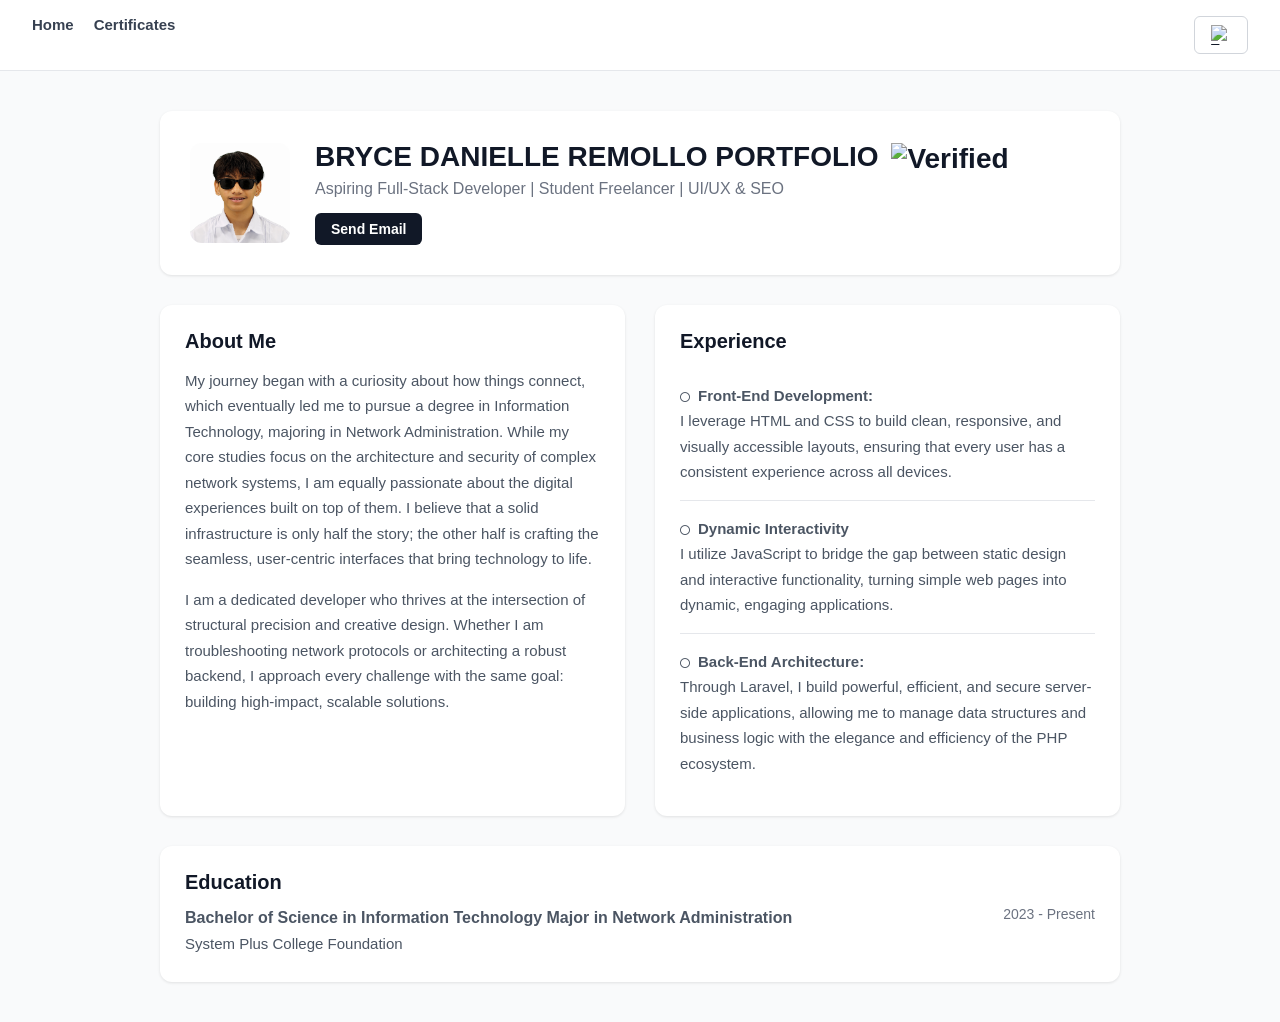
==== index.html @ 70944634 "Add files via upload" ====
<!DOCTYPE html>
<html lang="en">
<head>
    <meta charset="UTF-8">
    <meta name="viewport" content="width=device-width, initial-scale=1.0">
    <title>Bryce Danielle Remollo - Portfolio</title>
    <link rel="stylesheet" href="style.css">
    <link rel="stylesheet" href="https://cdnjs.cloudflare.com/ajax/libs/font-awesome/6.4.0/css/all.min.css">
</head>
<body>

    <!-- Navigation -->
    <nav>
        <a href="index.html">Home</a>
        <a href="about.html">Certificates</a>
        <!-- Dark Mode Toggle Button -->
        <button id="theme-toggle" class="btn" style="margin-left: auto;">
            <img src="https://cdn-icons-png.flaticon.com/128/12377/12377255.png" alt="Toggle" style="width: 20px; height: 20px; vertical-align: middle;">
        </button>
    </nav>

    <!-- Main Container -->
    <div class="main-container">

     <header class="header-card">
            <img src="light.png" id="profile-img" class="profile-img">
            <div class="header-details">
                <h1>BRYCE DANIELLE REMOLLO PORTFOLIO <img src="https://cdn-icons-png.flaticon.com/128/722/722320.png" alt="Verified" style="width: 24px; height: 24px; vertical-align: middle; margin-left: 5px;"></h1>
                <p class="subtitle">Aspiring Full-Stack Developer | Student Freelancer | UI/UX & SEO</p>
                <div class="header-buttons">
                    <a href="mailto:remollobryce17@gmail.com" class="btn btn-primary">Send Email</a>
                </div>
            </div>
        </header>

        <!-- Content Grid -->
        <div class="content-grid">

            <!-- About Me Card -->
            <section class="content-card">
                <h2>About Me</h2>
                <p>
                    My journey began with a curiosity about how things connect, which eventually led me to pursue a degree in Information Technology, majoring in Network Administration. While my core studies focus on the architecture and security of complex network systems, I am equally passionate about the digital experiences built on top of them. I believe that a solid infrastructure is only half the story; the other half is crafting the seamless, user-centric interfaces that bring technology to life.
                </p>
                <p style="margin-top: 15px;">
                    I am a dedicated developer who thrives at the intersection of structural precision and creative design. Whether I am troubleshooting network protocols or architecting a robust backend, I approach every challenge with the same goal: building high-impact, scalable solutions.
                </p>
            </section>

            <!-- Experience Card -->
            <section class="content-card">
                <h2>Experience</h2>
                <ul class="info-list">
                    <li>
                        <div>
                            <p class="item-title"><i class="far fa-circle" style="font-size: 10px; margin-right: 8px;"></i>Front-End Development:</p>
                            <p class="item-subtitle">I leverage HTML and CSS to build clean, responsive, and visually accessible layouts, ensuring that every user has a consistent experience across all devices.</p>
                        </div>
                    </li>
                    <li>
                        <div>
                            <p class="item-title"><i class="far fa-circle" style="font-size: 10px; margin-right: 8px;"></i>Dynamic Interactivity</p>
                            <p class="item-subtitle">I utilize JavaScript to bridge the gap between static design and interactive functionality, turning simple web pages into dynamic, engaging applications.</p>
                        </div>
                    </li>
                    <li>
                        <div>
                            <p class="item-title"><i class="far fa-circle" style="font-size: 10px; margin-right: 8px;"></i>Back-End Architecture:</p>
                            <p class="item-subtitle">Through Laravel, I build powerful, efficient, and secure server-side applications, allowing me to manage data structures and business logic with the elegance and efficiency of the PHP ecosystem.</p>
                        </div>
                    </li>
                </ul>
            </section>

        </div>

        <!-- Education Section -->
        <div class="content-card" style="margin-top: 30px;">
            <h2 style="margin-bottom: 10px;">Education</h2>
            <div style="display: flex; justify-content: space-between; align-items: flex-start;">
                <div>
                    <p class="item-title" style="font-size: 16px;">Bachelor of Science in Information Technology Major in Network Administration</p>
                    <p class="item-subtitle">System Plus College Foundation</p>
                </div>
                <span class="item-date">2023 - Present</span>
            </div>
        </div>

    </div>

    <!-- Script for Dark Mode and Profile Image Toggle -->
    <script>
        const toggleBtn = document.getElementById('theme-toggle');
        const profileImg = document.getElementById('profile-img');
        const body = document.body;

        toggleBtn.addEventListener('click', () => {
            body.classList.toggle('dark-mode');
            if (profileImg) {
                profileImg.src = body.classList.contains('dark-mode') ? 'dark.jpg' : 'light.png';
            }
        });
    </script>
</body>
</html>
---- style.css ----
/* Global Styles */
body {
    font-family: -apple-system, BlinkMacSystemFont, "Segoe UI", Roboto, Helvetica, Arial, sans-serif;
    background-color: #f9fafb;
    margin: 0;
    padding: 0;
    color: #111827;
}

/* Navigation */
nav {
    background: #ffffff;
    padding: 1rem 2rem;
    border-bottom: 1px solid #e5e7eb;
    display: flex;
    gap: 20px;
}

nav a {
    color: #374151;
    text-decoration: none;
    font-weight: 600;
    font-size: 15px;
}

nav a:hover { color: #111827; }

/* Main Container */
.main-container {
    max-width: 960px;
    margin: 40px auto;
    padding: 0 20px;
}

/* Header Card */
.header-card {
    background: #ffffff;
    padding: 30px;
    border-radius: 12px;
    box-shadow: 0 1px 3px rgba(0,0,0,0.1);
    display: flex;
    align-items: center;
    gap: 25px;
    margin-bottom: 30px;
}

.profile-img {
    width: 100px;
    height: 100px;
    border-radius: 12px;
    object-fit: cover;
}

.header-details h1 {
    margin: 0 0 5px 0;
    font-size: 28px;
    font-weight: 700;
}

.subtitle {
    color: #6b7280;
    margin: 0 0 15px 0;
    font-size: 16px;
}

/* Header Buttons */
.header-buttons {
    display: flex;
    gap: 10px;
}

.btn {
    padding: 8px 16px;
    border-radius: 6px;
    font-size: 14px;
    font-weight: 600;
    text-decoration: none;
    display: inline-flex;
    align-items: center;
    gap: 8px;
    border: 1px solid #d1d5db;
    background: #ffffff;
    color: #111827;
}

.btn-primary {
    background: #111827;
    color: #ffffff;
    border: none;
}

.btn:hover { opacity: 0.9; }

/* Content Grid */
.content-grid {
    display: grid;
    grid-template-columns: 1fr 1fr;
    gap: 30px;
}

/* Content Cards */
.content-card {
    background: #ffffff;
    padding: 25px;
    border-radius: 12px;
    box-shadow: 0 1px 3px rgba(0,0,0,0.1);
}

.content-card h2 {
    margin: 0 0 15px 0;
    font-size: 20px;
    font-weight: 700;
    display: flex;
    align-items: center;
    gap: 10px;
}

.content-card p {
    color: #4b5563;
    font-size: 15px;
    line-height: 1.7;
    margin: 0;
}

/* List Styling (Experience/Education) */
.info-list {
    list-style: none;
    padding: 0;
    margin: 0;
}

.info-list li {
    padding: 15px 0;
    border-bottom: 1px solid #e5e7eb;
    display: flex;
    justify-content: space-between;
    align-items: flex-start;
}

.info-list li:last-child { border-bottom: none; }

.item-title {
    font-weight: 600;
    color: #111827;
    margin: 0 0 4px 0;
}

.item-subtitle {
    font-size: 14px;
    color: #6b7280;
    margin: 0;
}

.item-date {
    font-size: 14px;
    color: #6b7280;
    white-space: nowrap;
    margin-left: 15px;
    padding-top: 2px;
}

/* Responsive adjustments */
@media (max-width: 768px) {
    .content-grid { grid-template-columns: 1fr; }
    .header-card { flex-direction: column; text-align: center; align-items: center;}
    .header-buttons {justify-content: center;}
}

/* --- Updated Dark Mode Text Fix --- */
body.dark-mode {
    background-color: #1a1a1a;
    color: #ffffff;
}

body.dark-mode nav, 
body.dark-mode .header-card, 
body.dark-mode .content-card {
    background-color: #2d2d2d;
    color: #ffffff;
}

body.dark-mode h1, 
body.dark-mode h2 {
    color: #ffffff;
}

/* Highly specific selector to force About Me and card text to white */
body.dark-mode .content-card p,
body.dark-mode .content-card span {
    color: #ffffff !important;
}

body.dark-mode .item-title {
    color: #ffffff;
}

body.dark-mode .item-subtitle, 
body.dark-mode .subtitle {
    color: #e5e7eb;
}

body.dark-mode nav a {
    color: #ffffff;
}
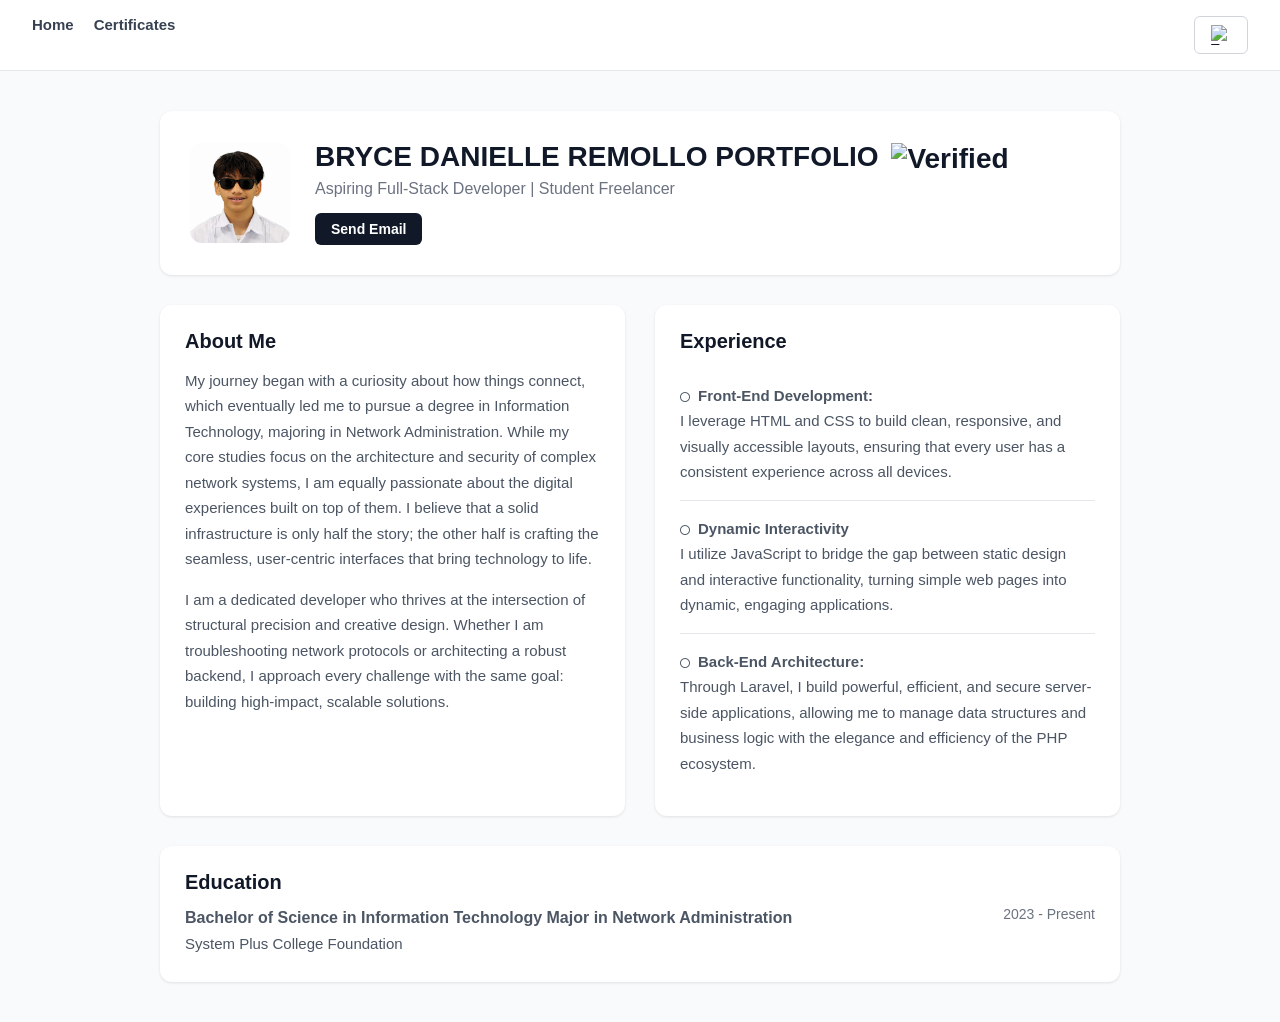
==== commit 08136cdd: "Update index.html" ====
--- a/index.html
+++ b/index.html
@@ -25,8 +25,9 @@
      <header class="header-card">
             <img src="light.png" id="profile-img" class="profile-img">
             <div class="header-details">
-                <h1>BRYCE DANIELLE REMOLLO PORTFOLIO <img src="https://cdn-icons-png.flaticon.com/128/722/722320.png" alt="Verified" style="width: 24px; height: 24px; vertical-align: middle; margin-left: 5px;"></h1>
-                <p class="subtitle">Aspiring Full-Stack Developer | Student Freelancer | UI/UX & SEO</p>
+                <!-- Added id="verified-icon" here -->
+                <h1>BRYCE DANIELLE REMOLLO PORTFOLIO <img src="https://cdn-icons-png.flaticon.com/128/722/722320.png" id="verified-icon" alt="Verified" style="width: 24px; height: 24px; vertical-align: middle; margin-left: 5px;"></h1>
+                <p class="subtitle">Aspiring Full-Stack Developer | Student Freelancer </p>
                 <div class="header-buttons">
                     <a href="mailto:remollobryce17@gmail.com" class="btn btn-primary">Send Email</a>
                 </div>
@@ -88,18 +89,28 @@
 
     </div>
 
-    <!-- Script for Dark Mode and Profile Image Toggle -->
+    <!-- Script for Dark Mode, Profile Image, and Icon Toggle -->
     <script>
         const toggleBtn = document.getElementById('theme-toggle');
         const profileImg = document.getElementById('profile-img');
+        const verifiedIcon = document.getElementById('verified-icon'); // Target the check icon
         const body = document.body;
 
         toggleBtn.addEventListener('click', () => {
             body.classList.toggle('dark-mode');
+            const isDarkMode = body.classList.contains('dark-mode');
+
+            // Toggle Profile Image
             if (profileImg) {
-                profileImg.src = body.classList.contains('dark-mode') ? 'dark.jpg' : 'light.png';
+                profileImg.src = isDarkMode ? 'dark.jpg' : 'light.png';
+            }
+
+            // Toggle Check Icon source and make it white using a brightness/invert filter
+            if (verifiedIcon) {
+                verifiedIcon.src = isDarkMode ? 'https://cdn-icons-png.flaticon.com/128/6270/6270364.png' : 'https://cdn-icons-png.flaticon.com/128/722/722320.png';
+                verifiedIcon.style.filter = isDarkMode ? 'brightness(0) invert(1)' : 'none';
             }
         });
     </script>
 </body>
-</html>+</html>
